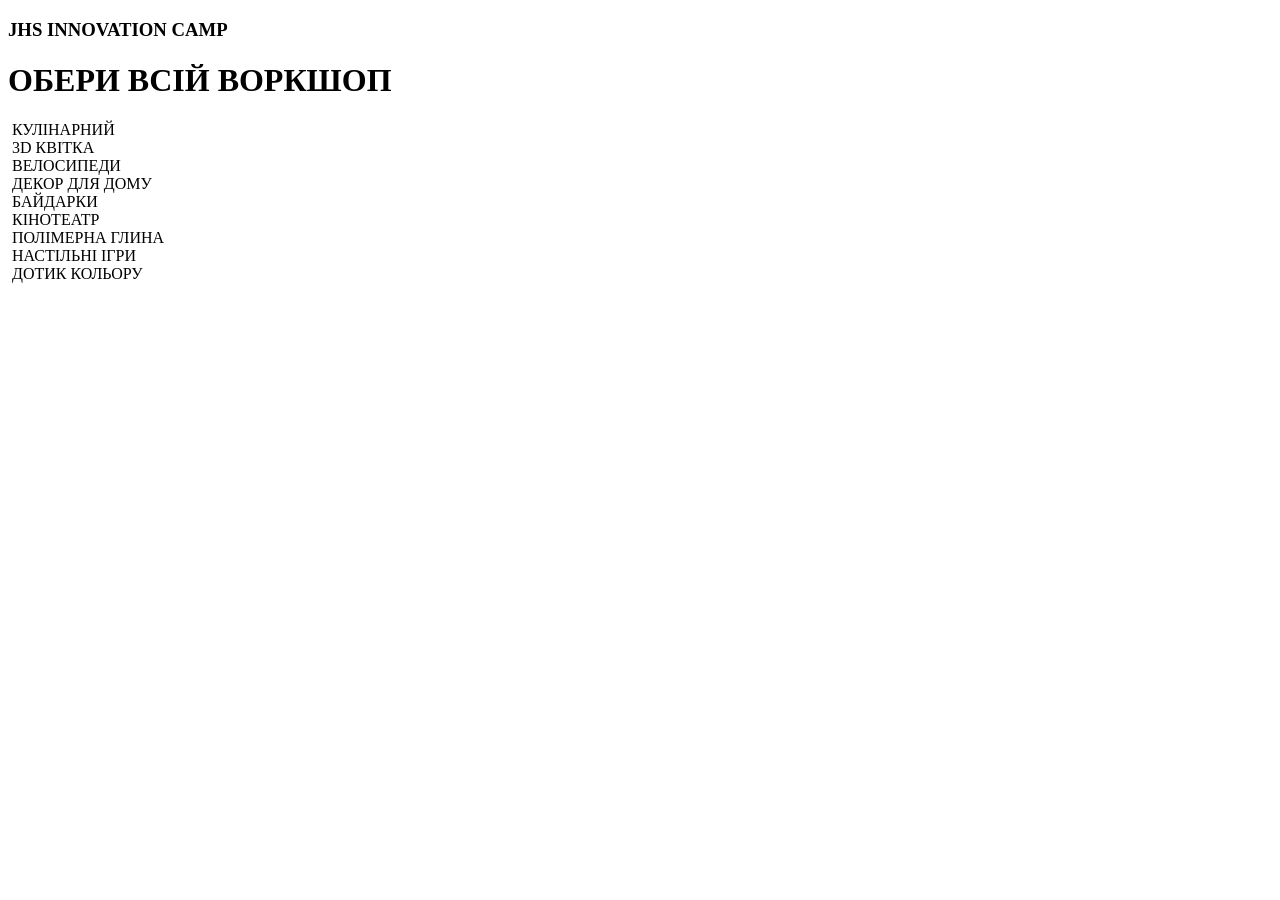
==== client/html/index.html @ 8a78e41c "add base pages" ====
<!DOCTYPE html>
<html lang="en">
<head>
    <meta charset="UTF-8">
    <meta name="viewport" content="width=device-width, initial-scale=1.0">
    <title>JHS</title>

    <link rel="stylesheet" type="text/css" href="/css/style.css">
</head>
<body>
    <header>

        <div class="nameSite">
            <h3 class="nameCamp">JHS INNOVATION CAMP</h3>
            <h1 class="chooseYourWorkShop">ОБЕРИ ВСІЙ ВОРКШОП</h1>
        </div>

        <div class="imgWorkShopContainer">
            <div class="imgBox">
                    <a href=""><img src="/img/кулінарний.jpeg" alt="" width="270px"></a>
                    <span class="nameWS">КУЛІНАРНИЙ</span>
            </div>
            <div class="imgBox">
                <a href=""><img src="/img/квітка.jpeg" alt="" width="270px"></a>
                <span class="nameWS">3D КВІТКА</span>
            </div>
            <div class="imgBox">
                <a href=""><img src="/img/вело.jpeg" alt="" width="270px"></a>
                <span class="nameWS">ВЕЛОСИПЕДИ</span>
            </div>
            <div class="imgBox">
                <a href=""><img src="/img/декор.jpeg" alt="" width="270px"></a>
                <span class="nameWS">ДЕКОР ДЛЯ ДОМУ</span>
            </div>
            <div class="imgBox">
                <a href=""><img src="/img/байдарка .jpeg" alt="" width="270px"></a>
                <span class="nameWS">БАЙДАРКИ</span>
            </div>
            <div class="imgBox">
                <a href=""><img src="/img/кино" alt="" width="270px"></a>
                <span class="nameWS">КІНОТЕАТР</span>
            </div>
            <div class="imgBox">
                <a href=""><img src="/img/глина" alt="" width="270px"></a>
                <span class="nameWS">ПОЛІМЕРНА ГЛИНА</span>
            </div>
            <div class="imgBox">
                <a href=""><img src="/img/настолки" alt="" width="270px"></a>
                <span class="nameWS">НАСТІЛЬНІ ІГРИ</span>
            </div>
            <div class="imgBox">
                <a href=""><img src="/img/ljn.jpg" alt="" width="270px"></a>
                <span class="nameWS">ДОТИК КОЛЬОРУ</span>
            </div>
        </div>

    </header>
    
    <script src="/js/app.js"></script>
</body>
</html>
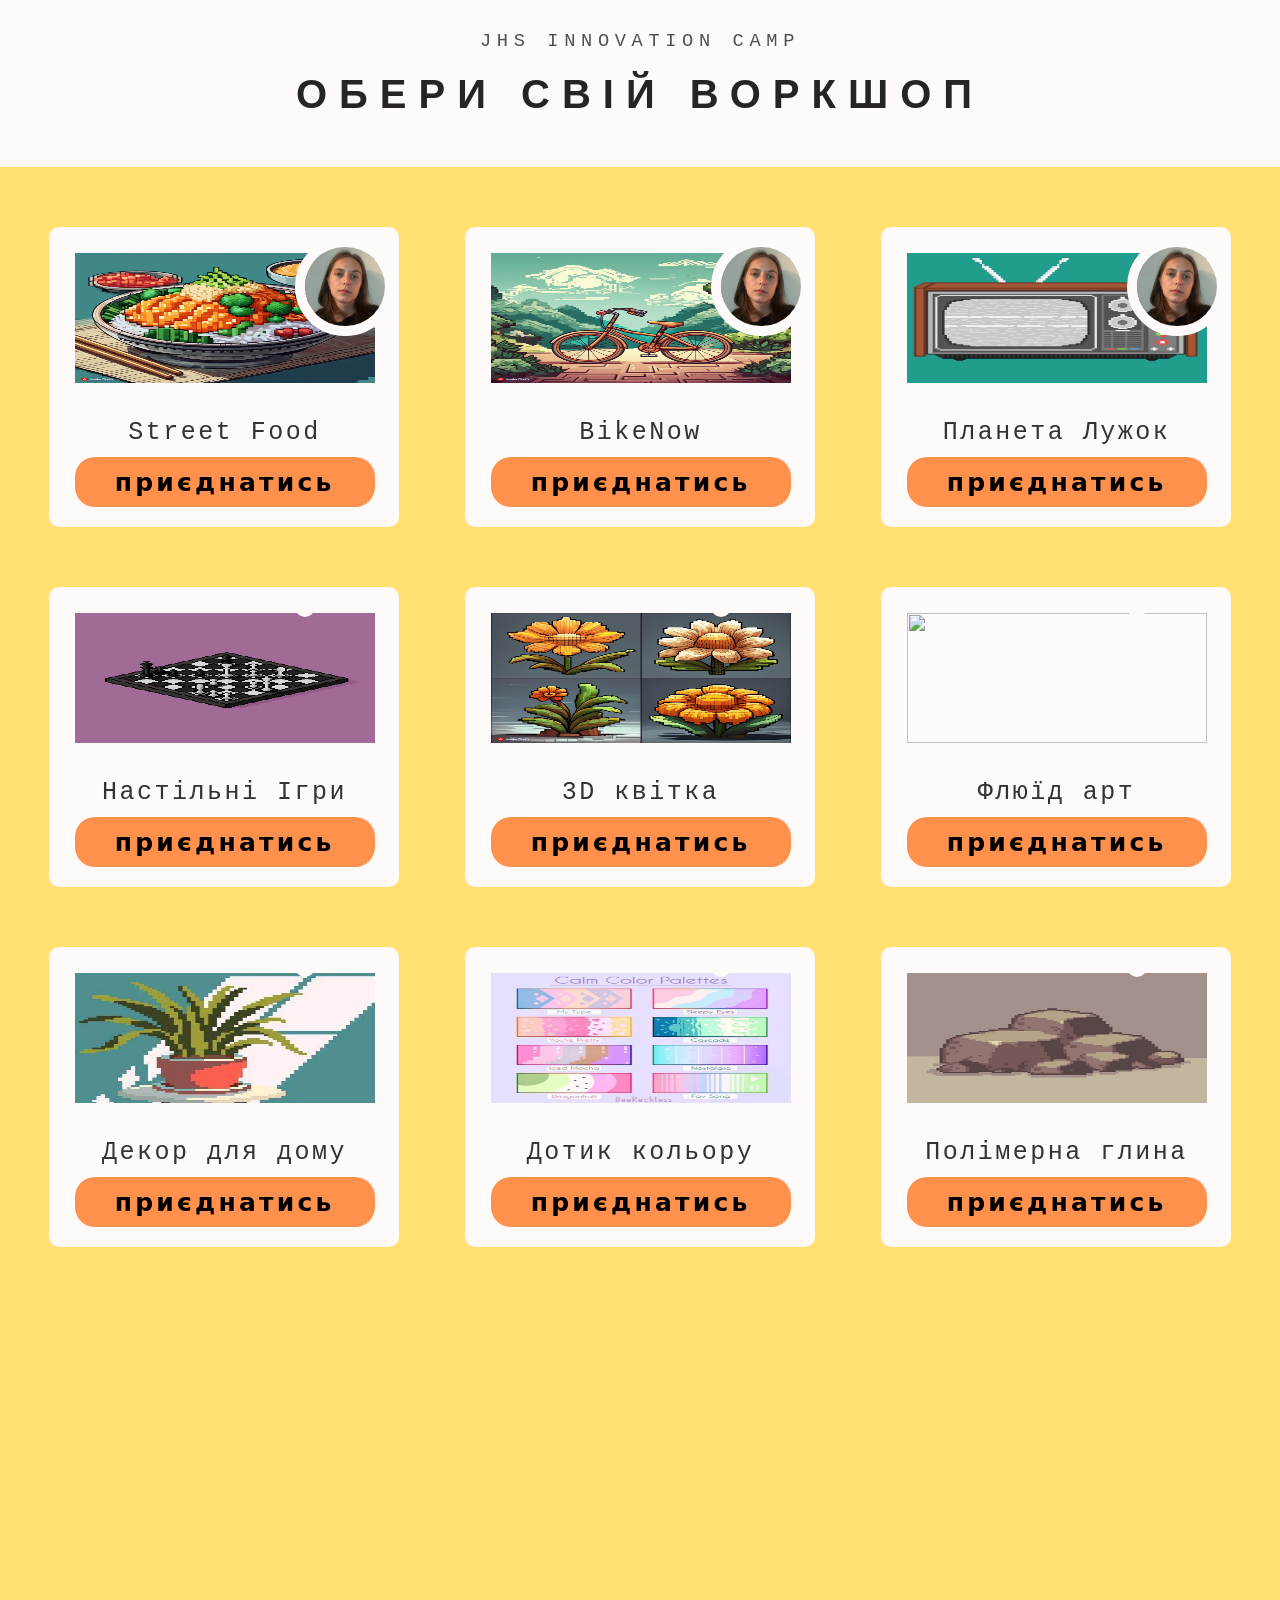
==== commit 68a8b30b: "change of visuals" ====
--- a/client/html/index.html
+++ b/client/html/index.html
@@ -5,57 +5,147 @@
     <meta name="viewport" content="width=device-width, initial-scale=1.0">
     <title>JHS</title>
 
-    <link rel="stylesheet" type="text/css" href="/css/style.css">
+    <link rel="stylesheet" type="text/css" href="/client/css/style.css">
 </head>
 <body>
     <header>
 
         <div class="nameSite">
-            <h3 class="nameCamp">JHS INNOVATION CAMP</h3>
-            <h1 class="chooseYourWorkShop">ОБЕРИ ВСІЙ ВОРКШОП</h1>
-        </div>
-
-        <div class="imgWorkShopContainer">
-            <div class="imgBox">
-                    <a href=""><img src="/img/кулінарний.jpeg" alt="" width="270px"></a>
-                    <span class="nameWS">КУЛІНАРНИЙ</span>
-            </div>
-            <div class="imgBox">
-                <a href=""><img src="/img/квітка.jpeg" alt="" width="270px"></a>
-                <span class="nameWS">3D КВІТКА</span>
-            </div>
-            <div class="imgBox">
-                <a href=""><img src="/img/вело.jpeg" alt="" width="270px"></a>
-                <span class="nameWS">ВЕЛОСИПЕДИ</span>
-            </div>
-            <div class="imgBox">
-                <a href=""><img src="/img/декор.jpeg" alt="" width="270px"></a>
-                <span class="nameWS">ДЕКОР ДЛЯ ДОМУ</span>
-            </div>
-            <div class="imgBox">
-                <a href=""><img src="/img/байдарка .jpeg" alt="" width="270px"></a>
-                <span class="nameWS">БАЙДАРКИ</span>
-            </div>
-            <div class="imgBox">
-                <a href=""><img src="/img/кино" alt="" width="270px"></a>
-                <span class="nameWS">КІНОТЕАТР</span>
-            </div>
-            <div class="imgBox">
-                <a href=""><img src="/img/глина" alt="" width="270px"></a>
-                <span class="nameWS">ПОЛІМЕРНА ГЛИНА</span>
-            </div>
-            <div class="imgBox">
-                <a href=""><img src="/img/настолки" alt="" width="270px"></a>
-                <span class="nameWS">НАСТІЛЬНІ ІГРИ</span>
-            </div>
-            <div class="imgBox">
-                <a href=""><img src="/img/ljn.jpg" alt="" width="270px"></a>
-                <span class="nameWS">ДОТИК КОЛЬОРУ</span>
-            </div>
+            <h3 class="nameCamp">jhs innovation camp</h3>
+            <h1 class="chooseYourWorkShop">обери свій воркшоп</h1>
         </div>
 
     </header>
-    
-    <script src="/js/app.js"></script>
+
+    <main>
+
+        <div class="img_and_name_workshop_container">
+            <div class="box_composition">
+
+                <div class="box_composition_img">
+                    <img src="/client/img/кулінарний.jpeg" alt="" class="ws_view">
+                    <img src="/client/img/foto.jpeg" alt="" class="presenter">
+                </div>
+                    
+                <div class="box_composition_buttom">
+                    <span class="nameWS">Street Food</span>
+                    <button class="button_click">приєднатись</button>
+                </div>
+                    
+            </div>
+            <div class="box_composition">
+
+                <div class="box_composition_img">
+                    <img src="/client/img/вело.jpeg" alt="" class="ws_view">
+                    <img src="/client/img/foto.jpeg" alt="" class="presenter">
+                </div>
+                    
+                <div class="box_composition_buttom">
+                    <span class="nameWS">BikeNow</span>
+                    <button class="button_click">приєднатись</button>
+                </div>
+                    
+            </div>
+            <div class="box_composition">
+
+                <div class="box_composition_img">
+                    <img src="/client/img/кино" alt="" class="ws_view">
+                    <img src="/client//img/foto.jpeg" alt="" class="presenter">
+                </div>
+                    
+                <div class="box_composition_buttom">
+                    <span class="nameWS">Планета Лужок</span>
+                    <button class="button_click">приєднатись</button>
+                </div>
+                    
+            </div>
+            <div class="box_composition">
+
+                <div class="box_composition_img">
+                    <img src="/client/img/настолки" alt="" class="ws_view">
+                    <img src="" alt="" class="presenter">
+                </div>
+                    
+                <div class="box_composition_buttom">
+                    <span class="nameWS">Настільні Ігри</span>
+                    <button class="button_click">приєднатись</button>
+                </div>
+                    
+            </div>
+            <div class="box_composition">
+
+                <div class="box_composition_img">
+                    <img src="/client/img/квітка.jpeg" alt="" class="ws_view">
+                    <img src="" alt="" class="presenter">
+                </div>
+                    
+                <div class="box_composition_buttom">
+                    <span class="nameWS">3D квітка</span>
+                    <button class="button_click">приєднатись</button>
+                </div>
+                    
+            </div>
+            <div class="box_composition">
+
+                <div class="box_composition_img">
+                    <img src="/client/img/" alt="" class="ws_view">
+                    <img src="" alt="" class="presenter">
+                </div>
+                    
+                <div class="box_composition_buttom">
+                    <span class="nameWS">Флюїд арт</span>
+                    <button class="button_click">приєднатись</button>
+                </div>
+                    
+            </div>
+            <div class="box_composition">
+
+                <div class="box_composition_img">
+                    <img src="/client/img/декор.jpeg" alt="" class="ws_view">
+                    <img src="" alt="" class="presenter">
+                </div>
+                    
+                <div class="box_composition_buttom">
+                    <span class="nameWS">Декор для дому</span>
+                    <button class="button_click">приєднатись</button>
+                </div>
+                    
+            </div>
+            <div class="box_composition">
+
+                <div class="box_composition_img">
+                    <img src="/client/img/ljn.jpg" alt="" class="ws_view">
+                    <img src="" alt="" class="presenter">
+                </div>
+                    
+                <div class="box_composition_buttom">
+                    <span class="nameWS">Дотик кольору</span>
+                    <button class="button_click">приєднатись</button>
+                </div>
+                    
+            </div>
+            <div class="box_composition">
+
+                <div class="box_composition_img">
+                    <img src="/client/img/глина" alt="" class="ws_view">
+                    <img src="" alt="" class="presenter">
+                </div>
+                    
+                <div class="box_composition_buttom">
+                    <span class="nameWS">Полімерна глина</span>
+                    <button class="button_click">приєднатись</button>
+                </div>
+                    
+            </div>
+            
+        </div>
+
+    </main>
+
+    <footer>
+
+    </footer>
+
+    <script src="/client/js/app.js"></script>
 </body>
 </html>
--- a/client/css/style.css
+++ b/client/css/style.css
@@ -0,0 +1,125 @@
+* {
+    padding: 0px;
+    margin: 0px;
+    box-sizing: border-box;
+}
+
+html {
+    background-color: #fffafa;
+}
+
+
+.nameSite {
+    position: relative;
+    text-align: center;
+    text-transform: uppercase;
+    top: 30px;
+}
+
+.nameCamp {
+    margin-bottom: 20px;
+
+    font-family: 'Courier New', Courier, monospace;
+    font-weight: 100;
+    letter-spacing: 0.3em;
+    text-transform: uppercase;
+
+    color: #505050;
+}
+
+.chooseYourWorkShop {
+    font-size: 40px;
+
+    font-family: Impact, Haettenschweiler, 'Arial Narrow Bold', sans-serif;
+    font-weight: 600;
+    letter-spacing: 0.3em;
+
+    color: #252525;
+}
+
+main {
+    height: 400vh;
+    background-color: #ffe070;
+}
+
+.img_and_name_workshop_container {
+    display: flex;
+    flex-wrap: wrap;
+    margin: 5rem 1rem 0 1rem;
+    justify-content: space-around;
+}
+
+.box_composition {
+    width: 350px;
+    height: 300px;
+    margin-top: 60px;
+    border-radius: 10px ; 
+    background-color: #fffafa;
+}
+
+.box_composition_img {
+    width: 300px;
+    height: 150px;
+    margin: 1.6rem;
+}
+
+.ws_view {
+    bottom: 30px;
+    width: 300px;
+    height: 130px;
+    z-index: 0;
+}
+
+.presenter {
+    position: relative;
+    left: 220px;
+    top: -150px;
+    width: 100px;
+    border: 10px solid #fffafa;
+    border-radius: 100px;
+    z-index: 1;
+}
+
+.box_composition_buttom {
+    width: 300px;
+    height: 50px;
+    margin: 1.6rem;
+}
+
+.nameWS {
+    display: flex;
+    margin-top: -10px;
+    font-size: 25px;
+    font-weight: 200;
+    letter-spacing: 0.1em;
+    font-family: 'Courier New', Courier, monospace;
+    justify-content: center;
+
+    color: #131312dc;
+}
+
+.button_click {
+    width: 300px;
+    height: 50px;
+    margin-top: 10px;
+    border-radius: 20px;
+    border: none;
+    font-family: system-ui, -apple-system, BlinkMacSystemFont, 'Segoe UI', Roboto, Oxygen, Ubuntu, Cantarell, 'Open Sans', 'Helvetica Neue', sans-serif;
+    font-size: 25px;
+    font-weight: 600;
+    letter-spacing: 0.2rem;
+    background-color: #ff914d;
+}
+
+@media (max-width: 700px) {
+    .imgWorkShopContainer{
+        grid-template-columns: minmax(100px, 1fr);
+    }
+
+}
+
+footer {
+    height: 20vh;
+    background-color: #ffe070;
+}
+
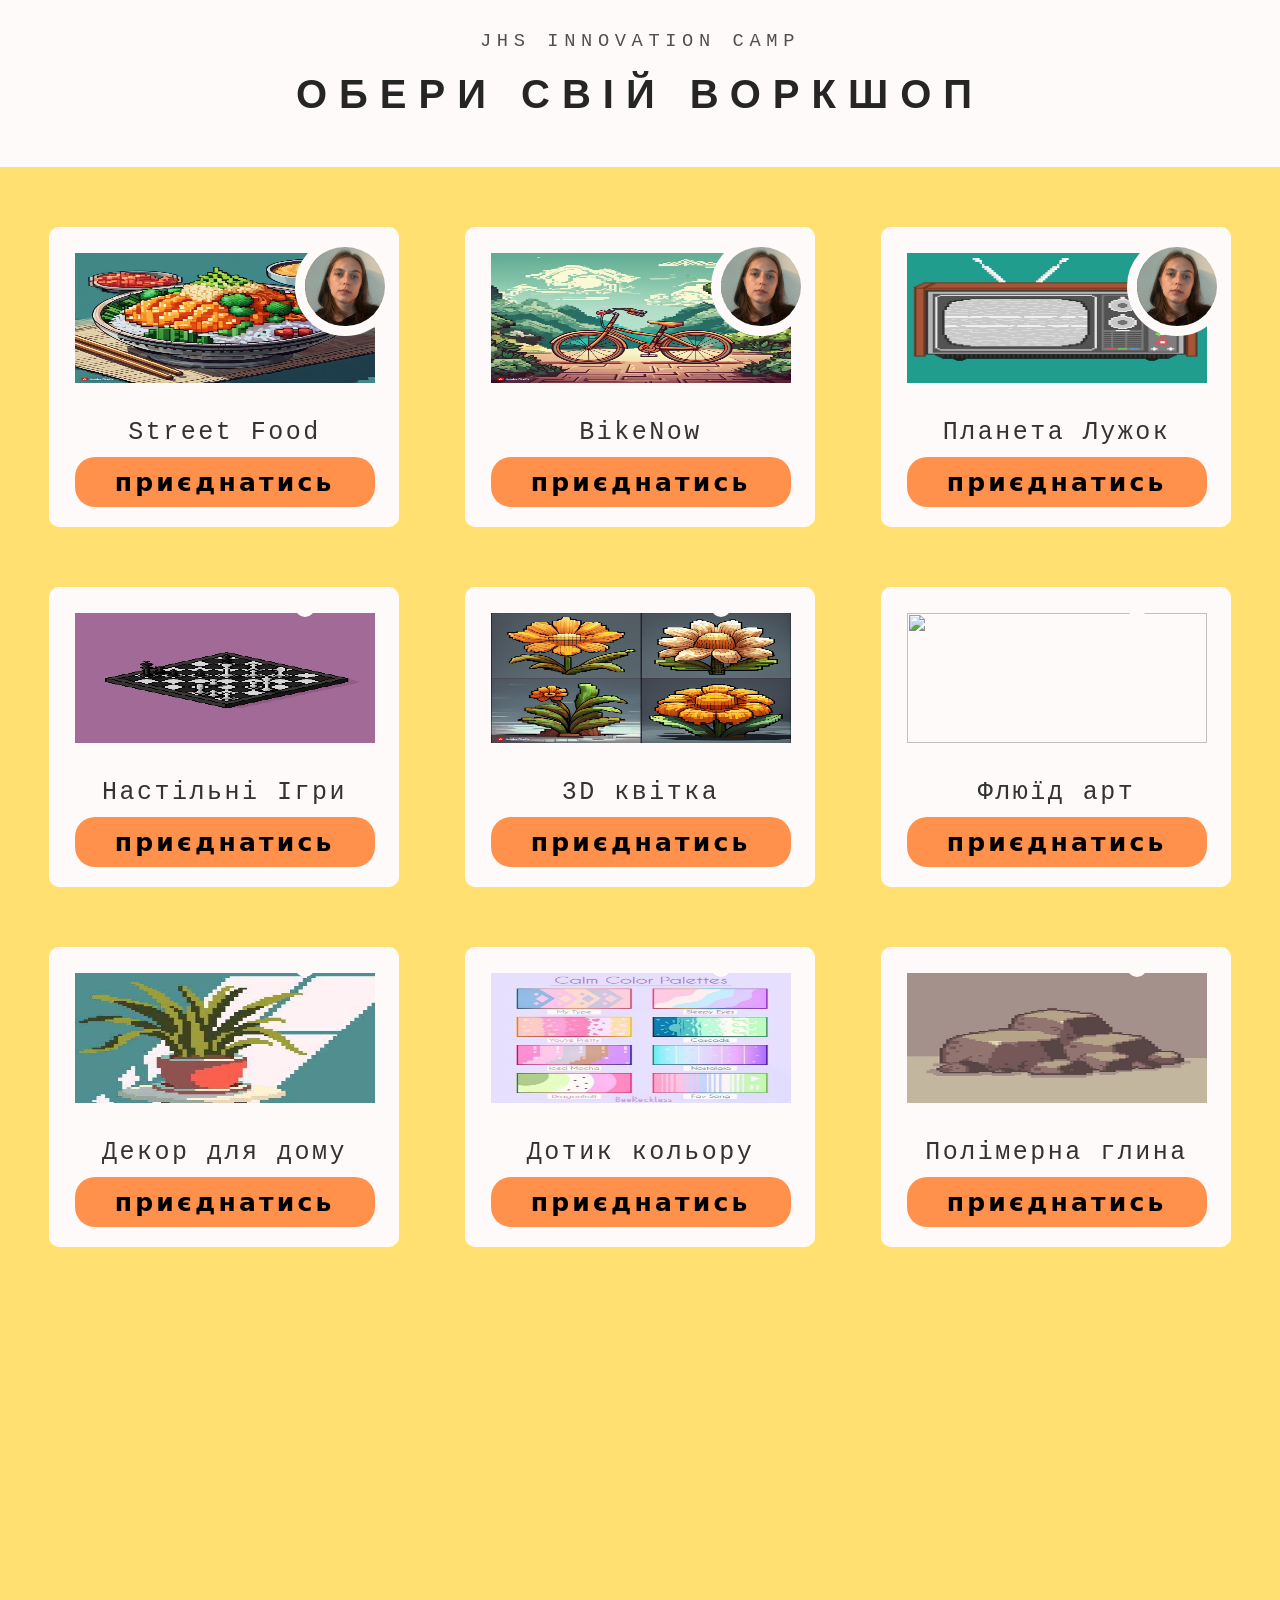
==== commit 5420b4c9: "add JS pop_up" ====
--- a/client/html/index.html
+++ b/client/html/index.html
@@ -29,7 +29,21 @@
                     
                 <div class="box_composition_buttom">
                     <span class="nameWS">Street Food</span>
-                    <button class="button_click">приєднатись</button>
+                    <a href="" class="button_click" id="open_pop_up"><button class="button_click" >приєднатись</button></a>
+                </div>
+
+                <div class="pop_up" id="pop_up">
+                    <div class="pop_up_container">
+                        <div class="pop_up_body" id="pop_up_body">
+                            <p>Зареєструватись</p>
+                            <form action="">
+                                <input type="text" placeholder="Ім'я">
+                                <input type="text" placeholder="Телефон">
+                                <button>Надіслати</button>
+                            </form>
+                            <div class="pop_up_close" id="pop_up_close">&#10005</div>
+                        </div>
+                    </div>
                 </div>
                     
             </div>
--- a/client/css/style.css
+++ b/client/css/style.css
@@ -98,7 +98,7 @@
     color: #131312dc;
 }
 
-.button_click {
+.button_click{
     width: 300px;
     height: 50px;
     margin-top: 10px;
@@ -109,6 +109,87 @@
     font-weight: 600;
     letter-spacing: 0.2rem;
     background-color: #ff914d;
+    cursor: pointer;
+}
+
+.pop_up {
+    display: none;
+    position: fixed;
+    width: 100%;
+    height: 100%;
+    left: 0;
+    top: 0;
+    background-color: rgba(0, 0, 0, .8);
+    z-index: 9999999999;
+}
+
+.pop_up.active {
+    display: block;
+}
+
+.pop_up_container {
+    display: flex;
+    width: 100%;
+    height: 100%;
+}
+
+.pop_up_body {
+    margin: auto;
+    width: 350px;
+    height: 400px;
+    background-color: #f5f5f5;
+    border-radius: 20px;
+    text-align: center;
+    padding: 50px 15px 110px 15px;
+    position: relative;
+}
+
+.pop_up_body p {
+    font-size: 28px;
+    font-family: system-ui, -apple-system, BlinkMacSystemFont, 'Segoe UI', Roboto, Oxygen, Ubuntu, Cantarell, 'Open Sans', 'Helvetica Neue', sans-serif;
+    font-weight: 600;
+    color: #252525;
+}
+
+.pop_up_body input {
+    display: block;
+    margin: 25px auto 0px auto;
+    width: 300px;
+    padding: 17px 20px;
+    background-color: #ffffff;
+    border-radius: 10px;
+    border: none;
+    font-family: system-ui, -apple-system, BlinkMacSystemFont, 'Segoe UI', Roboto, Oxygen, Ubuntu, Cantarell, 'Open Sans', 'Helvetica Neue', sans-serif;
+    font-weight: 500;
+    font-size: 18px;
+    color: #4b4b4b;
+}
+
+.pop_up_body input:focus {
+    outline: none;
+}
+
+.pop_up_body button {
+    display: block;
+    width: 300px;
+    margin: 60px auto 0px auto;
+    padding: 20px 0px;
+    font-family: system-ui, -apple-system, BlinkMacSystemFont, 'Segoe UI', Roboto, Oxygen, Ubuntu, Cantarell, 'Open Sans', 'Helvetica Neue', sans-serif;
+    font-size: 16px;
+    font-weight: 500;
+    border: none;
+    color: #f5f5f5;
+    border-radius: 10px;
+    background-color: #ffe070;
+}
+
+.pop_up_close {
+    position: absolute;
+    top: 15px;
+    right: 15px;
+    font-size: 21px;
+    font-weight: 100;
+    cursor: pointer;
 }
 
 @media (max-width: 700px) {
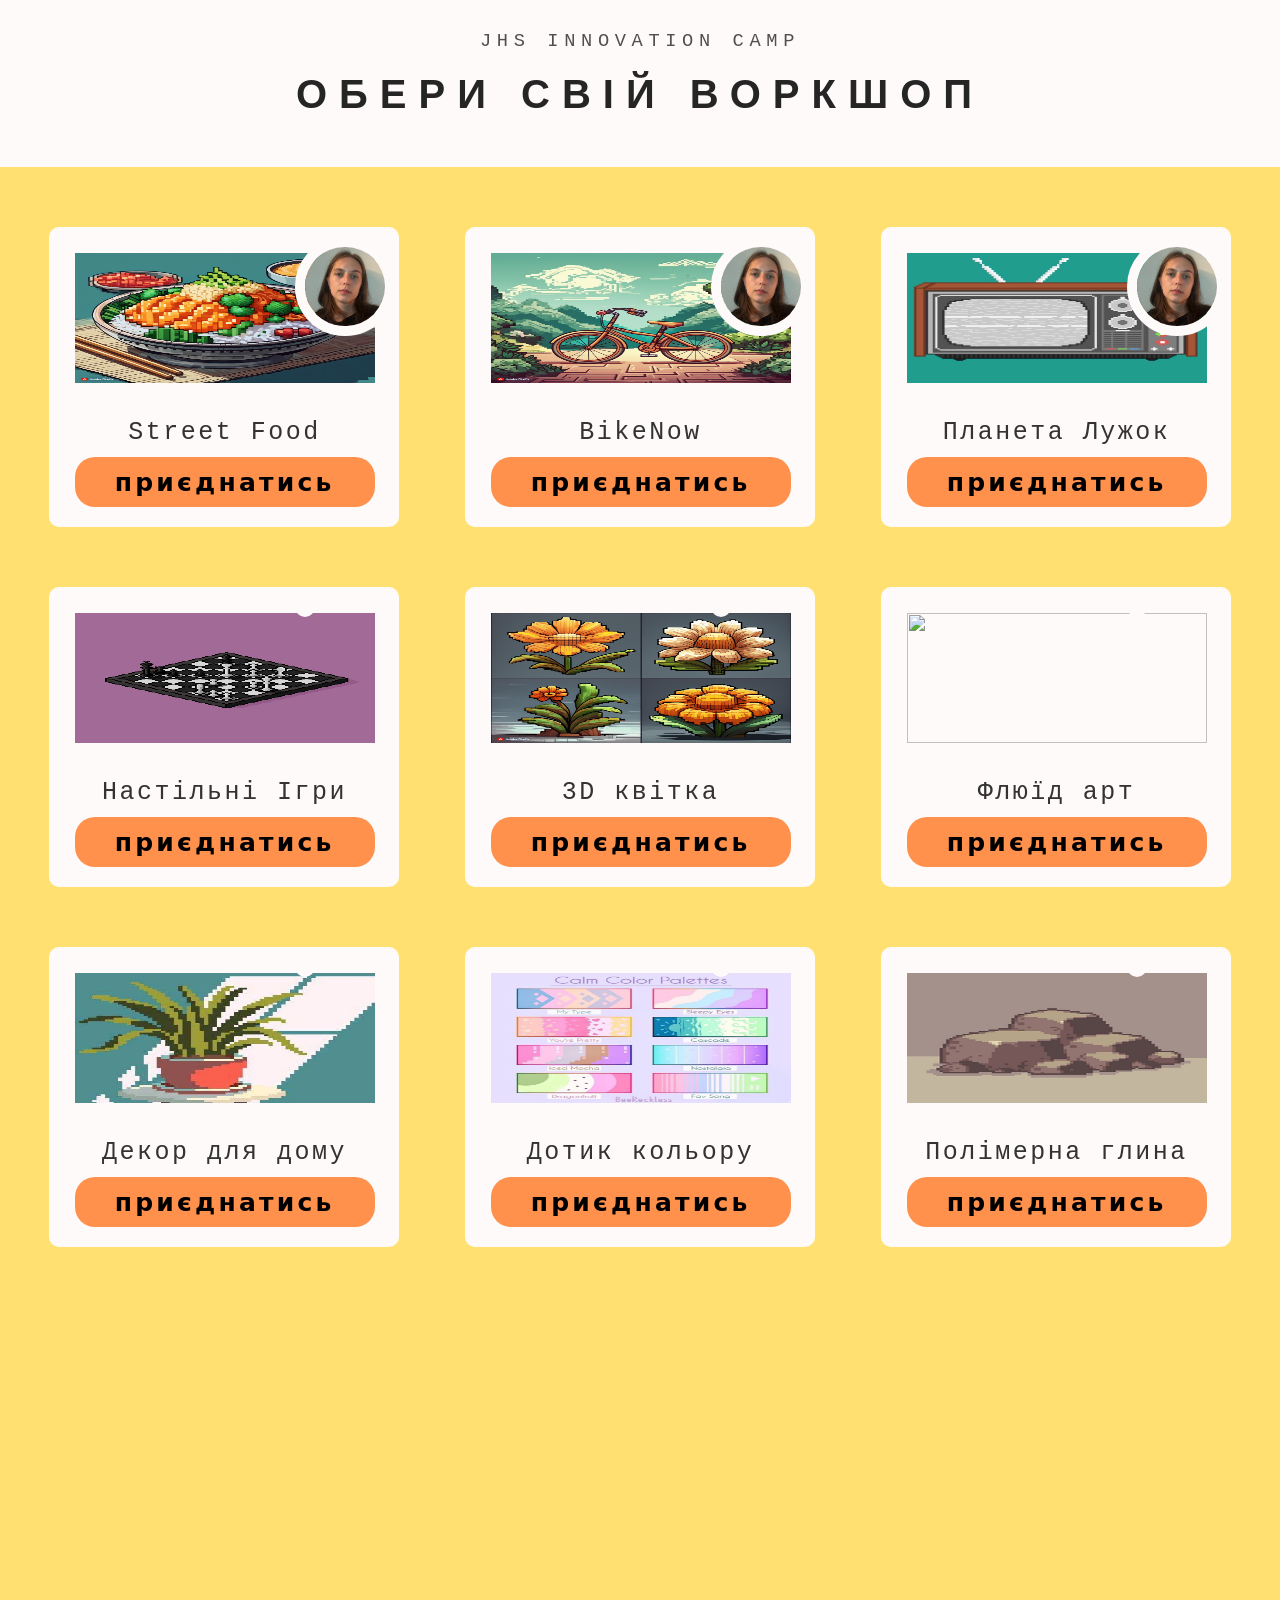
==== commit 16a589cd: "add js pop_up correct" ====
--- a/client/html/index.html
+++ b/client/html/index.html
@@ -47,6 +47,7 @@
                 </div>
                     
             </div>
+            
             <div class="box_composition">
 
                 <div class="box_composition_img">
@@ -56,7 +57,21 @@
                     
                 <div class="box_composition_buttom">
                     <span class="nameWS">BikeNow</span>
-                    <button class="button_click">приєднатись</button>
+                    <a href="" class="button_click" id="open_pop_up2"><button class="button_click" >приєднатись</button></a>
+                </div>
+
+                <div class="pop_up" id="pop_up2">
+                    <div class="pop_up_container">
+                        <div class="pop_up_body" id="pop_up_body">
+                            <p>Зареєструватись</p>
+                            <form action="">
+                                <input type="text" placeholder="Ім'я">
+                                <input type="text" placeholder="Телефон">
+                                <button>Надіслати</button>
+                            </form>
+                            <div class="pop_up_close" id="pop_up_close2">&#10005</div>
+                        </div>
+                    </div>
                 </div>
                     
             </div>
@@ -69,7 +84,21 @@
                     
                 <div class="box_composition_buttom">
                     <span class="nameWS">Планета Лужок</span>
-                    <button class="button_click">приєднатись</button>
+                    <a href="" class="button_click" id="open_pop_up3"><button class="button_click" >приєднатись</button></a>
+                </div>
+
+                <div class="pop_up" id="pop_up3">
+                    <div class="pop_up_container">
+                        <div class="pop_up_body" id="pop_up_body">
+                            <p>Зареєструватись</p>
+                            <form action="">
+                                <input type="text" placeholder="Ім'я">
+                                <input type="text" placeholder="Телефон">
+                                <button>Надіслати</button>
+                            </form>
+                            <div class="pop_up_close" id="pop_up_close3">&#10005</div>
+                        </div>
+                    </div>
                 </div>
                     
             </div>
@@ -82,7 +111,21 @@
                     
                 <div class="box_composition_buttom">
                     <span class="nameWS">Настільні Ігри</span>
-                    <button class="button_click">приєднатись</button>
+                    <a href="" class="button_click" id="open_pop_up4"><button class="button_click" >приєднатись</button></a>
+                </div>
+
+                <div class="pop_up" id="pop_up4">
+                    <div class="pop_up_container">
+                        <div class="pop_up_body" id="pop_up_body">
+                            <p>Зареєструватись</p>
+                            <form action="">
+                                <input type="text" placeholder="Ім'я">
+                                <input type="text" placeholder="Телефон">
+                                <button>Надіслати</button>
+                            </form>
+                            <div class="pop_up_close" id="pop_up_close4">&#10005</div>
+                        </div>
+                    </div>
                 </div>
                     
             </div>
@@ -95,7 +138,21 @@
                     
                 <div class="box_composition_buttom">
                     <span class="nameWS">3D квітка</span>
-                    <button class="button_click">приєднатись</button>
+                    <a href="" class="button_click" id="open_pop_up5"><button class="button_click" >приєднатись</button></a>
+                </div>
+
+                <div class="pop_up" id="pop_up5">
+                    <div class="pop_up_container">
+                        <div class="pop_up_body" id="pop_up_body">
+                            <p>Зареєструватись</p>
+                            <form action="">
+                                <input type="text" placeholder="Ім'я">
+                                <input type="text" placeholder="Телефон">
+                                <button>Надіслати</button>
+                            </form>
+                            <div class="pop_up_close" id="pop_up_close5">&#10005</div>
+                        </div>
+                    </div>
                 </div>
                     
             </div>
@@ -108,7 +165,21 @@
                     
                 <div class="box_composition_buttom">
                     <span class="nameWS">Флюїд арт</span>
-                    <button class="button_click">приєднатись</button>
+                    <a href="" class="button_click" id="open_pop_up6"><button class="button_click" >приєднатись</button></a>
+                </div>
+
+                <div class="pop_up" id="pop_up6">
+                    <div class="pop_up_container">
+                        <div class="pop_up_body" id="pop_up_body">
+                            <p>Зареєструватись</p>
+                            <form action="">
+                                <input type="text" placeholder="Ім'я">
+                                <input type="text" placeholder="Телефон">
+                                <button>Надіслати</button>
+                            </form>
+                            <div class="pop_up_close" id="pop_up_close6">&#10005</div>
+                        </div>
+                    </div>
                 </div>
                     
             </div>
@@ -121,7 +192,21 @@
                     
                 <div class="box_composition_buttom">
                     <span class="nameWS">Декор для дому</span>
-                    <button class="button_click">приєднатись</button>
+                    <a href="" class="button_click" id="open_pop_up7"><button class="button_click" >приєднатись</button></a>
+                </div>
+
+                <div class="pop_up" id="pop_up7">
+                    <div class="pop_up_container">
+                        <div class="pop_up_body" id="pop_up_body">
+                            <p>Зареєструватись</p>
+                            <form action="">
+                                <input type="text" placeholder="Ім'я">
+                                <input type="text" placeholder="Телефон">
+                                <button>Надіслати</button>
+                            </form>
+                            <div class="pop_up_close" id="pop_up_close7">&#10005</div>
+                        </div>
+                    </div>
                 </div>
                     
             </div>
@@ -134,7 +219,21 @@
                     
                 <div class="box_composition_buttom">
                     <span class="nameWS">Дотик кольору</span>
-                    <button class="button_click">приєднатись</button>
+                    <a href="" class="button_click" id="open_pop_up8"><button class="button_click" >приєднатись</button></a>
+                </div>
+
+                <div class="pop_up" id="pop_up8">
+                    <div class="pop_up_container">
+                        <div class="pop_up_body" id="pop_up_body">
+                            <p>Зареєструватись</p>
+                            <form action="">
+                                <input type="text" placeholder="Ім'я">
+                                <input type="text" placeholder="Телефон">
+                                <button>Надіслати</button>
+                            </form>
+                            <div class="pop_up_close" id="pop_up_close8">&#10005</div>
+                        </div>
+                    </div>
                 </div>
                     
             </div>
@@ -147,7 +246,21 @@
                     
                 <div class="box_composition_buttom">
                     <span class="nameWS">Полімерна глина</span>
-                    <button class="button_click">приєднатись</button>
+                    <a href="" class="button_click" id="open_pop_up9"><button class="button_click" >приєднатись</button></a>
+                </div>
+
+                <div class="pop_up" id="pop_up9">
+                    <div class="pop_up_container">
+                        <div class="pop_up_body" id="pop_up_body">
+                            <p>Зареєструватись</p>
+                            <form action="">
+                                <input type="text" placeholder="Ім'я">
+                                <input type="text" placeholder="Телефон">
+                                <button>Надіслати</button>
+                            </form>
+                            <div class="pop_up_close" id="pop_up_close9">&#10005</div>
+                        </div>
+                    </div>
                 </div>
                     
             </div>
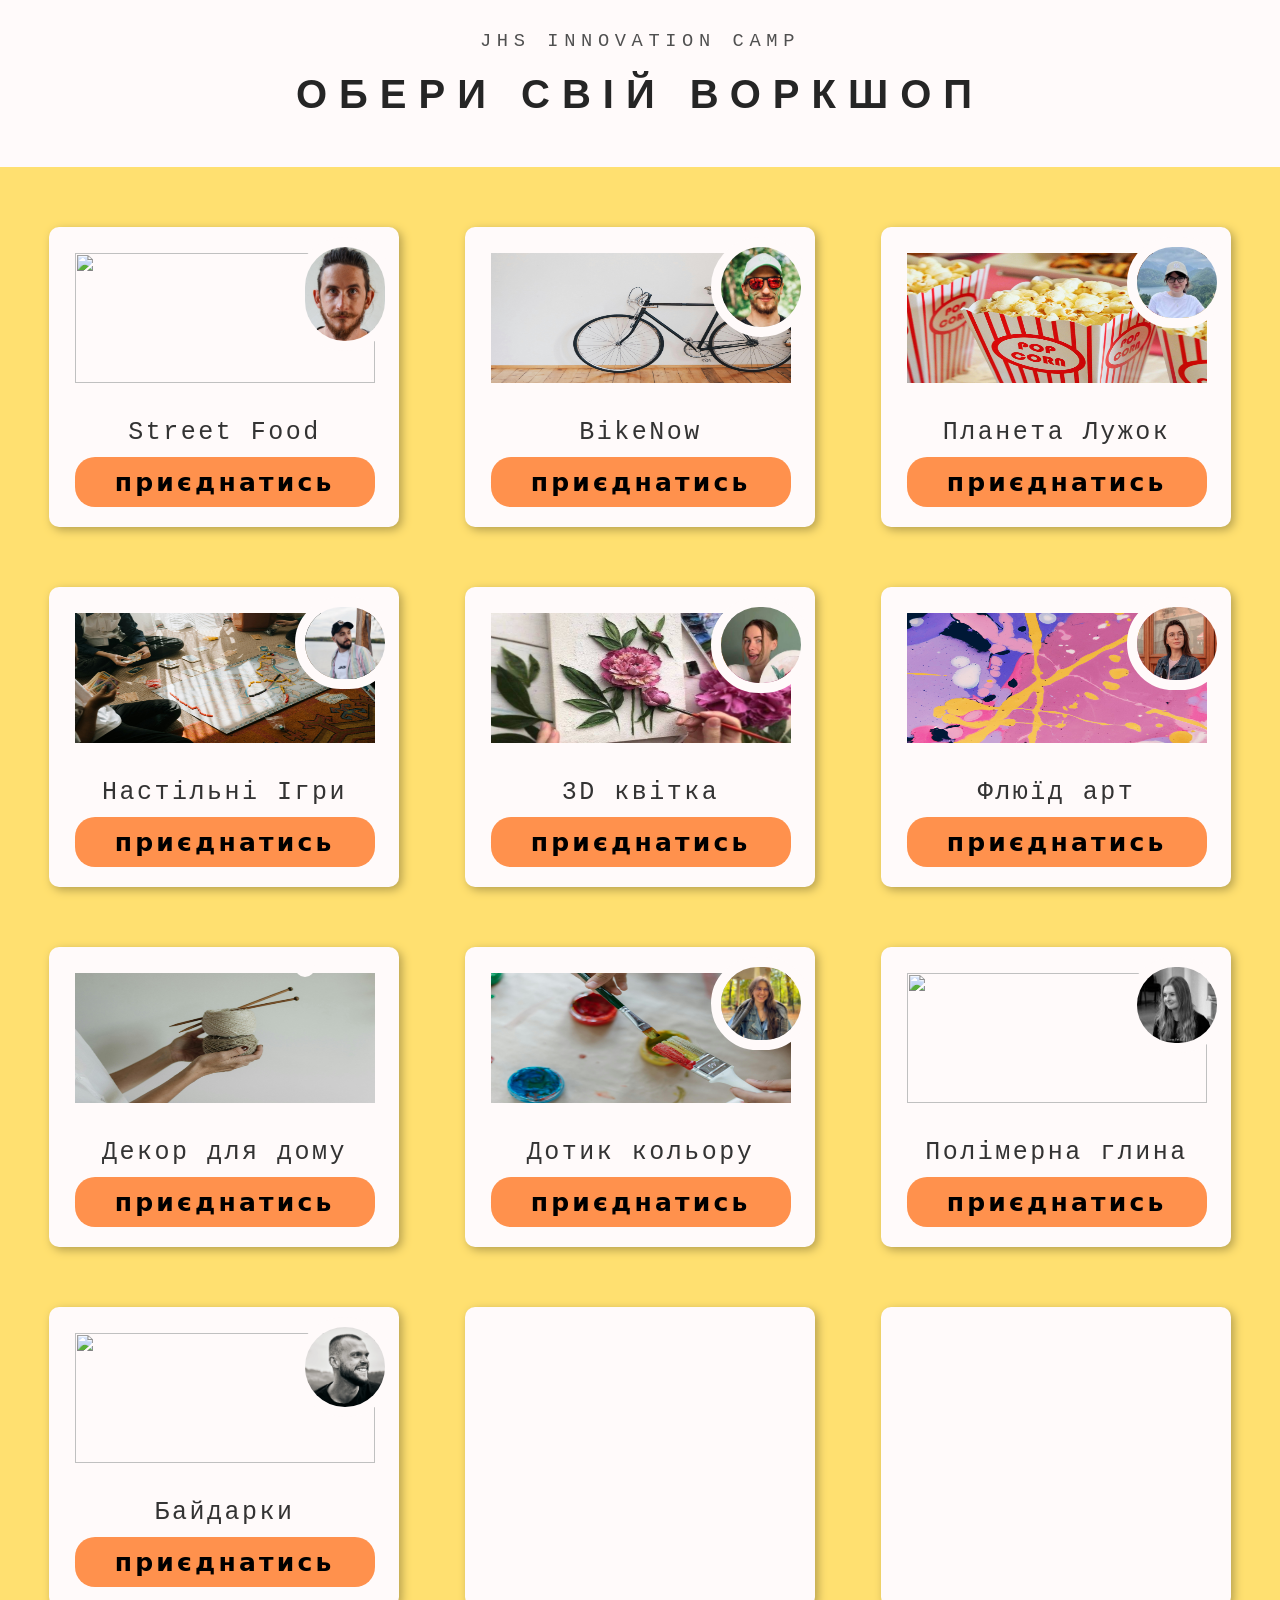
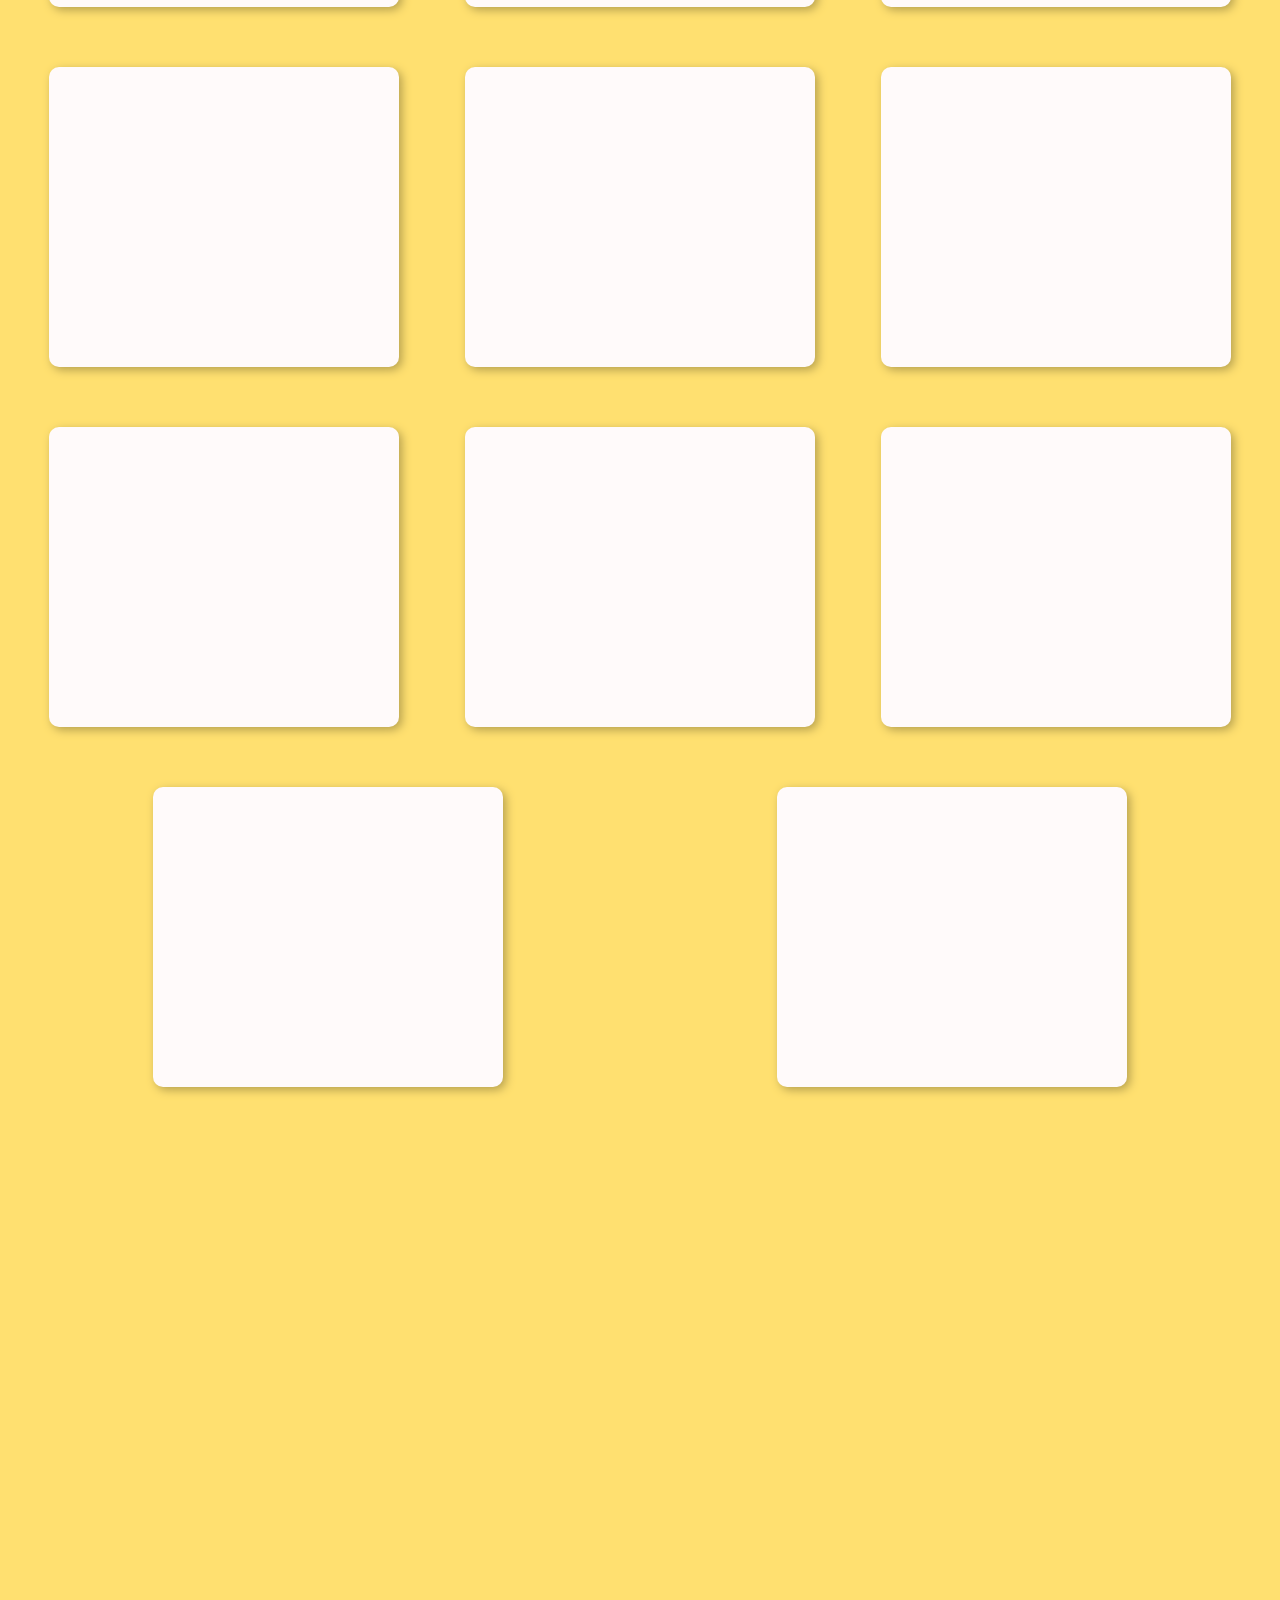
==== commit 9584c27a: "add js pop_up correct and dynamic card" ====
--- a/client/html/index.html
+++ b/client/html/index.html
@@ -23,256 +23,167 @@
             <div class="box_composition">
 
                 <div class="box_composition_img">
-                    <img src="/client/img/кулінарний.jpeg" alt="" class="ws_view">
-                    <img src="/client/img/foto.jpeg" alt="" class="presenter">
+                    <img src="/client/img/Кулінарний.jpg" alt="" class="ws_view">
+                    <img src="/client/img/DSC02889.jpg" alt="" class="presenter">
                 </div>
                     
                 <div class="box_composition_buttom">
                     <span class="nameWS">Street Food</span>
-                    <a href="" class="button_click" id="open_pop_up"><button class="button_click" >приєднатись</button></a>
+                    <a href="#" class="button_click open_pop_up"><button class="button_click" >приєднатись</button></a>
                 </div>
 
-                <div class="pop_up" id="pop_up">
-                    <div class="pop_up_container">
-                        <div class="pop_up_body" id="pop_up_body">
-                            <p>Зареєструватись</p>
-                            <form action="">
-                                <input type="text" placeholder="Ім'я">
-                                <input type="text" placeholder="Телефон">
-                                <button>Надіслати</button>
-                            </form>
-                            <div class="pop_up_close" id="pop_up_close">&#10005</div>
-                        </div>
-                    </div>
-                </div>
-                    
             </div>
             
             <div class="box_composition">
 
                 <div class="box_composition_img">
-                    <img src="/client/img/вело.jpeg" alt="" class="ws_view">
-                    <img src="/client/img/foto.jpeg" alt="" class="presenter">
+                    <img src="/client/img/Велікі.jpg" alt="" class="ws_view">
+                    <img src="/client/img/photo_2024-07-08 23.06.08.jpeg" alt="" class="presenter">
                 </div>
                     
                 <div class="box_composition_buttom">
                     <span class="nameWS">BikeNow</span>
-                    <a href="" class="button_click" id="open_pop_up2"><button class="button_click" >приєднатись</button></a>
+                    <a href="" class="button_click open_pop_up"><button class="button_click" >приєднатись</button></a>
                 </div>
 
-                <div class="pop_up" id="pop_up2">
-                    <div class="pop_up_container">
-                        <div class="pop_up_body" id="pop_up_body">
-                            <p>Зареєструватись</p>
-                            <form action="">
-                                <input type="text" placeholder="Ім'я">
-                                <input type="text" placeholder="Телефон">
-                                <button>Надіслати</button>
-                            </form>
-                            <div class="pop_up_close" id="pop_up_close2">&#10005</div>
-                        </div>
-                    </div>
-                </div>
-                    
             </div>
+
             <div class="box_composition">
 
                 <div class="box_composition_img">
-                    <img src="/client/img/кино" alt="" class="ws_view">
-                    <img src="/client//img/foto.jpeg" alt="" class="presenter">
+                    <img src="/client/img/Кінотеатр .jpg" alt="" class="ws_view">
+                    <img src="/client/img/photo_2024-07-08 23.06.18.jpeg" alt="" class="presenter">
                 </div>
                     
                 <div class="box_composition_buttom">
                     <span class="nameWS">Планета Лужок</span>
-                    <a href="" class="button_click" id="open_pop_up3"><button class="button_click" >приєднатись</button></a>
+                    <a href="" class="button_click open_pop_up"><button class="button_click" >приєднатись</button></a>
                 </div>
 
-                <div class="pop_up" id="pop_up3">
-                    <div class="pop_up_container">
-                        <div class="pop_up_body" id="pop_up_body">
-                            <p>Зареєструватись</p>
-                            <form action="">
-                                <input type="text" placeholder="Ім'я">
-                                <input type="text" placeholder="Телефон">
-                                <button>Надіслати</button>
-                            </form>
-                            <div class="pop_up_close" id="pop_up_close3">&#10005</div>
-                        </div>
-                    </div>
-                </div>
-                    
             </div>
+
             <div class="box_composition">
 
                 <div class="box_composition_img">
-                    <img src="/client/img/настолки" alt="" class="ws_view">
-                    <img src="" alt="" class="presenter">
+                    <img src="/client/img/Настільні.jpg" alt="" class="ws_view">
+                    <img src="/client/img/photo_2024-07-08 23.06.11.jpeg" alt="" class="presenter">
                 </div>
                     
                 <div class="box_composition_buttom">
                     <span class="nameWS">Настільні Ігри</span>
-                    <a href="" class="button_click" id="open_pop_up4"><button class="button_click" >приєднатись</button></a>
+                    <a href="" class="button_click open_pop_up"><button class="button_click" >приєднатись</button></a>
                 </div>
 
-                <div class="pop_up" id="pop_up4">
-                    <div class="pop_up_container">
-                        <div class="pop_up_body" id="pop_up_body">
-                            <p>Зареєструватись</p>
-                            <form action="">
-                                <input type="text" placeholder="Ім'я">
-                                <input type="text" placeholder="Телефон">
-                                <button>Надіслати</button>
-                            </form>
-                            <div class="pop_up_close" id="pop_up_close4">&#10005</div>
-                        </div>
-                    </div>
-                </div>
-                    
             </div>
+
             <div class="box_composition">
 
                 <div class="box_composition_img">
-                    <img src="/client/img/квітка.jpeg" alt="" class="ws_view">
-                    <img src="" alt="" class="presenter">
+                    <img src="/client/img/3д квітка.jpeg" alt="" class="ws_view">
+                    <img src="/client/img/photo_2024-07-08 23.06.14.jpeg" alt="" class="presenter">
                 </div>
                     
                 <div class="box_composition_buttom">
                     <span class="nameWS">3D квітка</span>
-                    <a href="" class="button_click" id="open_pop_up5"><button class="button_click" >приєднатись</button></a>
+                    <a href="" class="button_click open_pop_up"><button class="button_click" >приєднатись</button></a>
                 </div>
 
-                <div class="pop_up" id="pop_up5">
-                    <div class="pop_up_container">
-                        <div class="pop_up_body" id="pop_up_body">
-                            <p>Зареєструватись</p>
-                            <form action="">
-                                <input type="text" placeholder="Ім'я">
-                                <input type="text" placeholder="Телефон">
-                                <button>Надіслати</button>
-                            </form>
-                            <div class="pop_up_close" id="pop_up_close5">&#10005</div>
-                        </div>
-                    </div>
-                </div>
-                    
             </div>
+
             <div class="box_composition">
 
                 <div class="box_composition_img">
-                    <img src="/client/img/" alt="" class="ws_view">
-                    <img src="" alt="" class="presenter">
+                    <img src="/client/img/Флюид арт.jpg" alt="" class="ws_view">
+                    <img src="/client/img/IMG_6572.JPG" alt="" class="presenter">
                 </div>
                     
                 <div class="box_composition_buttom">
                     <span class="nameWS">Флюїд арт</span>
-                    <a href="" class="button_click" id="open_pop_up6"><button class="button_click" >приєднатись</button></a>
+                    <a href="" class="button_click open_pop_up"><button class="button_click" >приєднатись</button></a>
                 </div>
 
-                <div class="pop_up" id="pop_up6">
-                    <div class="pop_up_container">
-                        <div class="pop_up_body" id="pop_up_body">
-                            <p>Зареєструватись</p>
-                            <form action="">
-                                <input type="text" placeholder="Ім'я">
-                                <input type="text" placeholder="Телефон">
-                                <button>Надіслати</button>
-                            </form>
-                            <div class="pop_up_close" id="pop_up_close6">&#10005</div>
-                        </div>
-                    </div>
-                </div>
-                    
             </div>
+
             <div class="box_composition">
 
                 <div class="box_composition_img">
-                    <img src="/client/img/декор.jpeg" alt="" class="ws_view">
+                    <img src="/client/img/Декор для дому.jpg" alt="" class="ws_view">
                     <img src="" alt="" class="presenter">
                 </div>
                     
                 <div class="box_composition_buttom">
                     <span class="nameWS">Декор для дому</span>
-                    <a href="" class="button_click" id="open_pop_up7"><button class="button_click" >приєднатись</button></a>
-                </div>
-
-                <div class="pop_up" id="pop_up7">
-                    <div class="pop_up_container">
-                        <div class="pop_up_body" id="pop_up_body">
-                            <p>Зареєструватись</p>
-                            <form action="">
-                                <input type="text" placeholder="Ім'я">
-                                <input type="text" placeholder="Телефон">
-                                <button>Надіслати</button>
-                            </form>
-                            <div class="pop_up_close" id="pop_up_close7">&#10005</div>
-                        </div>
-                    </div>
+                    <a href="" class="button_click open_pop_up"><button class="button_click" >приєднатись</button></a>
                 </div>
                     
             </div>
+
             <div class="box_composition">
 
                 <div class="box_composition_img">
-                    <img src="/client/img/ljn.jpg" alt="" class="ws_view">
-                    <img src="" alt="" class="presenter">
+                    <img src="/client/img/Дотик кольору.jpg" alt="" class="ws_view">
+                    <img src="/client/img/IMG_20240707_154247_227.jpg" alt="" class="presenter">
                 </div>
                     
                 <div class="box_composition_buttom">
                     <span class="nameWS">Дотик кольору</span>
-                    <a href="" class="button_click" id="open_pop_up8"><button class="button_click" >приєднатись</button></a>
-                </div>
-
-                <div class="pop_up" id="pop_up8">
-                    <div class="pop_up_container">
-                        <div class="pop_up_body" id="pop_up_body">
-                            <p>Зареєструватись</p>
-                            <form action="">
-                                <input type="text" placeholder="Ім'я">
-                                <input type="text" placeholder="Телефон">
-                                <button>Надіслати</button>
-                            </form>
-                            <div class="pop_up_close" id="pop_up_close8">&#10005</div>
-                        </div>
-                    </div>
+                    <a href="" class="button_click open_pop_up">
+                        <button class="button_click" >приєднатись</button>
+                    </a>
                 </div>
                     
             </div>
+
             <div class="box_composition">
 
                 <div class="box_composition_img">
-                    <img src="/client/img/глина" alt="" class="ws_view">
-                    <img src="" alt="" class="presenter">
+                    <img src="/client/img/Полімерна глина.jpg" alt="" class="ws_view">
+                    <img src="/client/img/IMG_20240502_230946_383.jpg" alt="" class="presenter">
                 </div>
                     
                 <div class="box_composition_buttom">
                     <span class="nameWS">Полімерна глина</span>
-                    <a href="" class="button_click" id="open_pop_up9"><button class="button_click" >приєднатись</button></a>
+                    <a href="#" class="button_click open_pop_up">
+                        <button class="button_click" >приєднатись</button>
+                    </a>
                 </div>
+                
+            </div>
 
-                <div class="pop_up" id="pop_up9">
-                    <div class="pop_up_container">
-                        <div class="pop_up_body" id="pop_up_body">
-                            <p>Зареєструватись</p>
-                            <form action="">
-                                <input type="text" placeholder="Ім'я">
-                                <input type="text" placeholder="Телефон">
-                                <button>Надіслати</button>
-                            </form>
-                            <div class="pop_up_close" id="pop_up_close9">&#10005</div>
-                        </div>
+            <div class="box_composition">
+
+                <div class="box_composition_img">
+                    <img src="/client/img/Байдарки.jpg" alt="" class="ws_view">
+                    <img src="/client/img/UkRider1705262047366.jpg" alt="" class="presenter">
+                </div>
+                    
+                <div class="box_composition_buttom">
+                    <span class="nameWS">Байдарки</span>
+                    <a href="#" class="button_click open_pop_up">
+                        <button class="button_click" >приєднатись</button>
+                    </a>
+                </div>
+                
+            </div>
+
+            <div class="pop_up" id="pop_up">
+                <div class="pop_up_container">
+                    <div class="pop_up_body" id="pop_up_body">
+                        <p>Зареєструватись</p>
+                        <form action="">
+                            <input type="text" placeholder="Ім'я">
+                            <input type="text" placeholder="Телефон">
+                            <button>Надіслати</button>
+                        </form>
+                        <div class="pop_up_close" id="pop_up_close">&#10005</div>
                     </div>
                 </div>
-                    
             </div>
-            
+
         </div>
 
     </main>
 
-    <footer>
-
-    </footer>
-
     <script src="/client/js/app.js"></script>
 </body>
 </html>
--- a/client/css/style.css
+++ b/client/css/style.css
@@ -55,6 +55,7 @@
     margin-top: 60px;
     border-radius: 10px ; 
     background-color: #fffafa;
+    box-shadow: 3px 3px 10px #b6a04f;
 }
 
 .box_composition_img {
